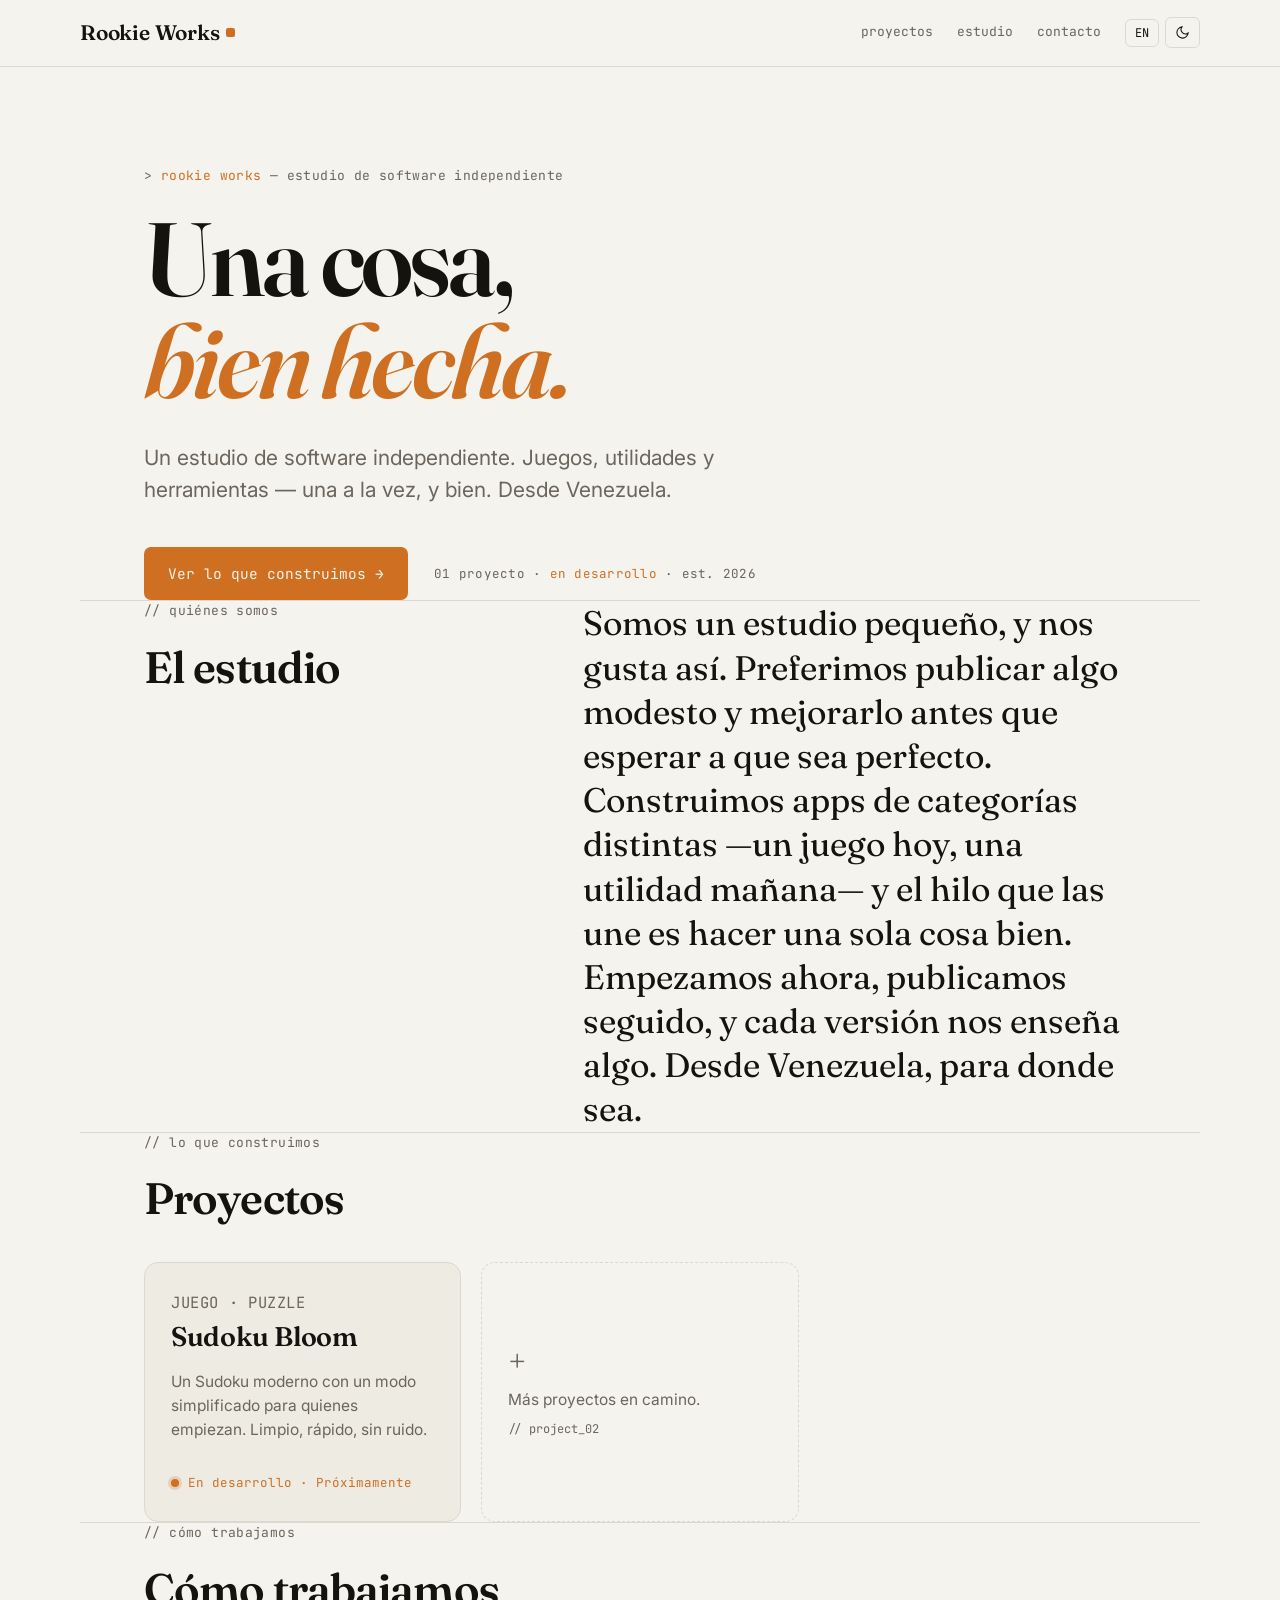
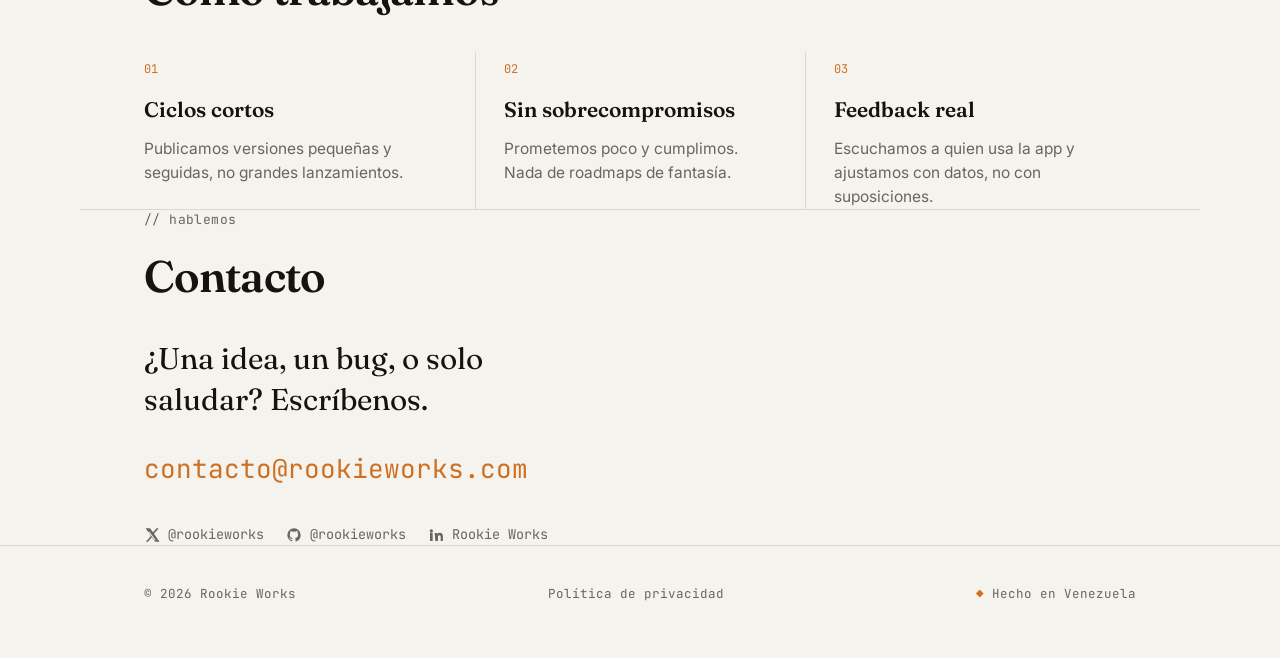
==== index.html @ 6cc6dab6 "Fase 1: landing del estudio (hero, estudio, proyectos, cómo trabajamos, contacto) Sitio estático de " ====
<!DOCTYPE html>
<html lang="es">
<head>
<meta charset="UTF-8">
<meta name="viewport" content="width=device-width, initial-scale=1">
<title>Rookie Works — Estudio de software independiente</title>
<meta name="description" content="Rookie Works es un estudio de software independiente. Juegos, utilidades y herramientas — una cosa, bien hecha. Desde Venezuela.">
<link rel="preconnect" href="https://fonts.googleapis.com">
<link rel="preconnect" href="https://fonts.gstatic.com" crossorigin>
<link href="https://fonts.googleapis.com/css2?family=Fraunces:ital,opsz,wght@0,9..144,400;0,9..144,600;1,9..144,600&family=Inter:wght@400;500&family=JetBrains+Mono:wght@400;500&display=swap" rel="stylesheet">
<style>
  :root{
    --bg:#F5F3EE; --bg-soft:#EEEBE3; --ink:#151310; --ink-soft:#6B655B;
    --line:#DCD8CE; --accent:#CF6F22; --accent-ink:#F5F3EE;
    --serif:"Fraunces",Georgia,"Times New Roman",serif;
    --mono:"JetBrains Mono",ui-monospace,"SF Mono",Menlo,monospace;
    --sans:"Inter",system-ui,-apple-system,"Segoe UI",sans-serif;
    --pad:clamp(20px,5vw,72px); --maxw:1120px;
  }
  @media (prefers-color-scheme:dark){
    :root{ --bg:#0E0E0C; --bg-soft:#161513; --ink:#EDE9E1; --ink-soft:#9A948A; --line:#2A2823; --accent:#E8833A; --accent-ink:#0E0E0C; }
  }
  :root[data-theme="light"]{ --bg:#F5F3EE; --bg-soft:#EEEBE3; --ink:#151310; --ink-soft:#6B655B; --line:#DCD8CE; --accent:#CF6F22; --accent-ink:#F5F3EE; }
  :root[data-theme="dark"]{ --bg:#0E0E0C; --bg-soft:#161513; --ink:#EDE9E1; --ink-soft:#9A948A; --line:#2A2823; --accent:#E8833A; --accent-ink:#0E0E0C; }

  *{box-sizing:border-box}
  html{scroll-behavior:smooth}
  body{margin:0;background:var(--bg);color:var(--ink);font-family:var(--sans);font-size:17px;line-height:1.6;
    -webkit-font-smoothing:antialiased;transition:background .4s ease,color .4s ease}
  a{color:inherit}
  ::selection{background:var(--accent);color:var(--accent-ink)}
  .wrap{max-width:var(--maxw);margin:0 auto;padding:0 var(--pad)}
  .skip{position:absolute;left:-999px;top:0;background:var(--accent);color:var(--accent-ink);padding:10px 16px;z-index:50;font-family:var(--mono);font-size:13px}
  .skip:focus{left:8px;top:8px}
  :focus-visible{outline:2px solid var(--accent);outline-offset:3px;border-radius:2px}

  .eyebrow{font-family:var(--mono);font-size:13px;letter-spacing:.03em;color:var(--ink-soft);margin:0 0 22px}
  .eyebrow b{color:var(--accent);font-weight:400}
  section{padding:clamp(64px,10vh,120px) 0;border-top:1px solid var(--line)}
  h2{font-family:var(--serif);font-weight:600;font-size:clamp(28px,4.4vw,44px);line-height:1.06;letter-spacing:-.02em;margin:0 0 40px;text-wrap:balance}

  /* header */
  header{position:sticky;top:0;z-index:40;background:color-mix(in srgb,var(--bg) 88%,transparent);
    backdrop-filter:blur(10px);border-bottom:1px solid var(--line)}
  .bar{display:flex;align-items:center;justify-content:space-between;padding:16px 0}
  .mark{font-family:var(--serif);font-size:21px;font-weight:600;letter-spacing:-.01em;text-decoration:none;display:inline-flex;align-items:center}
  .mark .dot{width:9px;height:9px;background:var(--accent);border-radius:2px;margin-left:7px}
  .navlinks{display:flex;align-items:center;gap:24px;font-family:var(--mono);font-size:13px;color:var(--ink-soft)}
  .navlinks a{text-decoration:none}
  .navlinks a:hover{color:var(--accent)}
  .tools{display:flex;align-items:center;gap:6px}
  .iconbtn{font-family:var(--mono);font-size:12px;background:transparent;color:var(--ink);border:1px solid var(--line);
    border-radius:6px;padding:7px 9px;cursor:pointer;line-height:1;display:inline-flex;align-items:center;gap:6px;transition:border-color .2s}
  .iconbtn:hover{border-color:var(--accent)}
  .iconbtn svg{width:15px;height:15px;display:block}

  /* hero */
  .hero{padding-top:clamp(56px,11vh,120px);border-top:none}
  .hero h1{font-family:var(--serif);font-weight:600;font-size:clamp(46px,9vw,104px);line-height:.98;letter-spacing:-.03em;margin:0;text-wrap:balance}
  .hero h1 em{font-style:italic;color:var(--accent);display:block}
  .hero .sub{font-size:clamp(17px,2.2vw,21px);color:var(--ink-soft);max-width:44ch;margin:30px 0 0;line-height:1.5}
  .cta-row{display:flex;flex-wrap:wrap;align-items:center;gap:18px 26px;margin-top:42px}
  .btn{font-family:var(--mono);font-size:14.5px;background:var(--accent);color:var(--accent-ink);border:none;
    padding:15px 24px;border-radius:7px;cursor:pointer;text-decoration:none;display:inline-block;transition:transform .15s ease,filter .15s ease}
  .btn:hover{filter:brightness(1.07);transform:translateY(-1px)}
  .meta{font-family:var(--mono);font-size:12.5px;color:var(--ink-soft);letter-spacing:.02em}
  .meta i{font-style:normal;color:var(--accent)}

  /* about */
  .about-body{font-family:var(--serif);font-size:clamp(20px,2.7vw,27px);line-height:1.45;max-width:24ch;font-weight:400}
  .about-grid{display:grid;grid-template-columns:1fr;gap:8px}
  @media(min-width:820px){.about-grid{grid-template-columns:minmax(0,.9fr) minmax(0,1.3fr);gap:56px;align-items:start}
    .about-body{max-width:34ch}}
  .about-lead{font-family:var(--serif);font-size:clamp(24px,3.4vw,34px);line-height:1.3;margin:0}

  /* projects */
  .cards{display:grid;grid-template-columns:repeat(auto-fill,minmax(300px,1fr));gap:20px}
  .card{background:var(--bg-soft);border:1px solid var(--line);border-radius:14px;padding:28px 26px;display:flex;flex-direction:column;min-height:260px;transition:border-color .25s ease,transform .25s ease}
  .card:hover{border-color:var(--accent);transform:translateY(-3px)}
  .chip{font-family:var(--mono);font-size:11.5px;letter-spacing:.04em;text-transform:uppercase;color:var(--ink-soft);margin:0 0 20px}
  .card h3{font-family:var(--serif);font-weight:600;font-size:27px;letter-spacing:-.01em;margin:0 0 12px}
  .card p{margin:0;color:var(--ink-soft);font-size:15.5px;line-height:1.55}
  .card .status{margin-top:auto;padding-top:22px;display:inline-flex;align-items:center;gap:9px;font-family:var(--mono);font-size:12.5px;color:var(--accent)}
  .status .led{width:8px;height:8px;border-radius:50%;background:var(--accent);box-shadow:0 0 0 3px color-mix(in srgb,var(--accent) 22%,transparent)}
  .card.ghost{background:transparent;border-style:dashed;justify-content:center;align-items:flex-start;color:var(--ink-soft)}
  .card.ghost .plus{font-family:var(--serif);font-size:34px;color:var(--ink-soft);margin-bottom:10px;line-height:1}
  .card.ghost code{font-family:var(--mono);font-size:12px;color:var(--ink-soft);margin-top:8px}

  /* how we work */
  .work{display:grid;grid-template-columns:1fr;gap:2px;counter-reset:w}
  @media(min-width:760px){.work{grid-template-columns:repeat(3,1fr);gap:0}}
  .wcell{padding:28px 0;border-top:1px solid var(--line)}
  @media(min-width:760px){.wcell{padding:8px 28px 0;border-top:none;border-left:1px solid var(--line)}.wcell:first-child{padding-left:0;border-left:none}}
  .wcell .n{font-family:var(--mono);font-size:12px;color:var(--accent);margin:0 0 14px}
  .wcell h3{font-family:var(--serif);font-weight:600;font-size:21px;margin:0 0 10px}
  .wcell p{margin:0;color:var(--ink-soft);font-size:15.5px;line-height:1.55}

  /* contact */
  .contact-lead{font-family:var(--serif);font-size:clamp(22px,3vw,30px);line-height:1.35;margin:0 0 28px;max-width:22ch}
  .email{font-family:var(--mono);font-size:clamp(18px,3vw,26px);color:var(--accent);text-decoration:none;border-bottom:1px solid transparent;transition:border-color .2s}
  .email:hover{border-color:var(--accent)}
  .socials{display:flex;flex-wrap:wrap;gap:22px;margin-top:34px;font-family:var(--mono);font-size:13.5px}
  .socials a{color:var(--ink-soft);text-decoration:none;display:inline-flex;align-items:center;gap:8px}
  .socials a:hover{color:var(--accent)}
  .socials svg{width:16px;height:16px}

  /* footer */
  footer{border-top:1px solid var(--line);padding:38px 0 54px}
  .foot{display:flex;flex-wrap:wrap;gap:16px 30px;align-items:center;justify-content:space-between;font-family:var(--mono);font-size:12.5px;color:var(--ink-soft)}
  .foot a{color:var(--ink-soft);text-decoration:none}
  .foot a:hover{color:var(--accent)}
  .foot .made i{font-style:normal;color:var(--accent)}

  /* reveal animation */
  .rv{opacity:0;transform:translateY(16px);transition:opacity .7s ease,transform .7s ease}
  .rv.in{opacity:1;transform:none}
  @media (prefers-reduced-motion:reduce){
    html{scroll-behavior:auto}
    .rv{opacity:1;transform:none;transition:none}
    .btn,.card{transition:none}
  }
  @media(max-width:680px){.navlinks .nlink{display:none}}
</style>
</head>
<body>
<a class="skip" href="#main" data-i18n="skip">Saltar al contenido</a>

<header>
  <div class="wrap bar">
    <a class="mark" href="#top">Rookie Works<span class="dot" aria-hidden="true"></span></a>
    <div class="navlinks">
      <a class="nlink" href="#proyectos" data-i18n="nav_projects">proyectos</a>
      <a class="nlink" href="#estudio" data-i18n="nav_studio">estudio</a>
      <a class="nlink" href="#contacto" data-i18n="nav_contact">contacto</a>
      <div class="tools">
        <button class="iconbtn" id="lang" aria-label="Switch to English">EN</button>
        <button class="iconbtn" id="theme" aria-label="Cambiar tema"></button>
      </div>
    </div>
  </div>
</header>

<main id="main">
<span id="top"></span>

<section class="hero wrap" aria-labelledby="h1">
  <p class="eyebrow">&gt; <b>rookie works</b> — <span data-i18n="hero_eyebrow">estudio de software independiente</span></p>
  <h1 id="h1"><span data-i18n="hero_h1a">Una cosa,</span><em data-i18n="hero_h1b">bien hecha.</em></h1>
  <p class="sub" data-i18n="hero_sub">Un estudio de software independiente. Juegos, utilidades y herramientas — una a la vez, y bien. Desde Venezuela.</p>
  <div class="cta-row">
    <a class="btn" href="#proyectos" data-i18n="hero_cta">Ver lo que construimos →</a>
    <span class="meta">01 <span data-i18n="meta_proj">proyecto</span> · <i data-i18n="meta_state">en desarrollo</i> · est. 2026</span>
  </div>
</section>

<section id="estudio" class="wrap">
  <div class="about-grid">
    <div>
      <p class="eyebrow">// <span data-i18n="about_eyebrow">quiénes somos</span></p>
      <h2 style="margin-bottom:0" data-i18n="about_title">El estudio</h2>
    </div>
    <div>
      <p class="about-lead" data-i18n="about_body">Somos un estudio pequeño, y nos gusta así. Preferimos publicar algo modesto y mejorarlo antes que esperar a que sea perfecto. Construimos apps de categorías distintas —un juego hoy, una utilidad mañana— y el hilo que las une es hacer una sola cosa bien. Empezamos ahora, publicamos seguido, y cada versión nos enseña algo. Desde Venezuela, para donde sea.</p>
    </div>
  </div>
</section>

<section id="proyectos" class="wrap">
  <p class="eyebrow">// <span data-i18n="proj_eyebrow">lo que construimos</span></p>
  <h2 data-i18n="proj_title">Proyectos</h2>
  <div class="cards">
    <!-- Para agregar un proyecto: duplica este bloque .card y edita chip / h3 / p / status -->
    <article class="card">
      <p class="chip" data-i18n="p1_cat">Juego · Puzzle</p>
      <h3>Sudoku Bloom</h3>
      <p data-i18n="p1_desc">Un Sudoku moderno con un modo simplificado para quienes empiezan. Limpio, rápido, sin ruido.</p>
      <span class="status"><span class="led" aria-hidden="true"></span><span data-i18n="p1_status">En desarrollo · Próximamente</span></span>
    </article>
    <article class="card ghost" aria-hidden="true">
      <span class="plus">+</span>
      <p data-i18n="p_soon">Más proyectos en camino.</p>
      <code>// project_02</code>
    </article>
  </div>
</section>

<section id="trabajo" class="wrap">
  <p class="eyebrow">// <span data-i18n="work_eyebrow">cómo trabajamos</span></p>
  <h2 data-i18n="work_title">Cómo trabajamos</h2>
  <div class="work">
    <div class="wcell">
      <p class="n">01</p>
      <h3 data-i18n="w1t">Ciclos cortos</h3>
      <p data-i18n="w1d">Publicamos versiones pequeñas y seguidas, no grandes lanzamientos.</p>
    </div>
    <div class="wcell">
      <p class="n">02</p>
      <h3 data-i18n="w2t">Sin sobrecompromisos</h3>
      <p data-i18n="w2d">Prometemos poco y cumplimos. Nada de roadmaps de fantasía.</p>
    </div>
    <div class="wcell">
      <p class="n">03</p>
      <h3 data-i18n="w3t">Feedback real</h3>
      <p data-i18n="w3d">Escuchamos a quien usa la app y ajustamos con datos, no con suposiciones.</p>
    </div>
  </div>
</section>

<section id="contacto" class="wrap">
  <p class="eyebrow">// <span data-i18n="contact_eyebrow">hablemos</span></p>
  <h2 data-i18n="contact_title">Contacto</h2>
  <p class="contact-lead" data-i18n="contact_body">¿Una idea, un bug, o solo saludar? Escríbenos.</p>
  <!-- REEMPLAZA el email aquí (aparece 2 veces: en href y en el texto) por tu Gmail real -->
  <a class="email" href="mailto:contacto@rookieworks.com">contacto@rookieworks.com</a>
  <div class="socials">
    <a href="#" aria-label="X (Twitter)"><svg viewBox="0 0 24 24" fill="currentColor" aria-hidden="true"><path d="M18.9 2H22l-7 8 8.2 12h-6.4l-5-6.6L5.9 22H2.8l7.5-8.6L2.4 2h6.6l4.5 6zM17.8 20l-9.7-13H6.2l9.8 13z"/></svg>@rookieworks</a>
    <a href="#" aria-label="GitHub"><svg viewBox="0 0 24 24" fill="currentColor" aria-hidden="true"><path d="M12 2A10 10 0 002 12c0 4.4 2.9 8.2 6.8 9.5.5.1.7-.2.7-.5v-1.7c-2.8.6-3.4-1.3-3.4-1.3-.4-1.2-1.1-1.5-1.1-1.5-.9-.6.1-.6.1-.6 1 .1 1.5 1 1.5 1 .9 1.6 2.4 1.1 3 .9.1-.7.4-1.1.6-1.4-2.2-.2-4.6-1.1-4.6-4.9 0-1.1.4-2 1-2.7-.1-.3-.4-1.3.1-2.7 0 0 .8-.3 2.7 1a9.4 9.4 0 015 0c1.9-1.3 2.7-1 2.7-1 .5 1.4.2 2.4.1 2.7.6.7 1 1.6 1 2.7 0 3.8-2.3 4.7-4.6 4.9.4.3.7.9.7 1.9v2.8c0 .3.2.6.7.5A10 10 0 0022 12 10 10 0 0012 2z"/></svg>@rookieworks</a>
    <a href="#" aria-label="LinkedIn"><svg viewBox="0 0 24 24" fill="currentColor" aria-hidden="true"><path d="M4.98 3.5A2.5 2.5 0 002.5 6a2.5 2.5 0 005 0 2.5 2.5 0 00-2.52-2.5zM3 9h4v12H3zM10 9h3.8v1.7h.05c.53-1 1.83-2.05 3.77-2.05 4 0 4.75 2.65 4.75 6.1V21H19v-5.5c0-1.3 0-3-1.85-3S15 14 15 15.4V21h-4z"/></svg>Rookie Works</a>
  </div>
</section>
</main>

<footer>
  <div class="wrap foot">
    <span>© <span id="year">2026</span> Rookie Works</span>
    <a href="privacy.html" id="privacy" data-i18n="foot_privacy">Política de privacidad</a>
    <span class="made"><i>◆</i> <span data-i18n="foot_made">Hecho en Venezuela</span></span>
  </div>
</footer>

<script>
(function(){
  var root=document.documentElement;
  var moon='<svg viewBox="0 0 24 24" fill="none" stroke="currentColor" stroke-width="1.7"><path d="M21 12.8A9 9 0 1111.2 3a7 7 0 009.8 9.8z"/></svg>';
  var sun='<svg viewBox="0 0 24 24" fill="none" stroke="currentColor" stroke-width="1.7"><circle cx="12" cy="12" r="4"/><path d="M12 2v2M12 20v2M4 12H2M22 12h-2M5 5l1.5 1.5M17.5 17.5L19 19M19 5l-1.5 1.5M6.5 17.5L5 19"/></svg>';

  function currentTheme(){
    var t=root.getAttribute('data-theme');
    if(t) return t;
    return window.matchMedia('(prefers-color-scheme:dark)').matches?'dark':'light';
  }
  function paintThemeBtn(){
    document.getElementById('theme').innerHTML = currentTheme()==='dark'? sun : moon;
  }
  var savedTheme=localStorage.getItem('rw-theme');
  if(savedTheme) root.setAttribute('data-theme',savedTheme);
  paintThemeBtn();
  document.getElementById('theme').addEventListener('click',function(){
    var next=currentTheme()==='dark'?'light':'dark';
    root.setAttribute('data-theme',next);
    localStorage.setItem('rw-theme',next);
    paintThemeBtn();
  });

  var dict={en:{
    skip:"Skip to content", nav_projects:"projects", nav_studio:"studio", nav_contact:"contact",
    hero_eyebrow:"independent software studio", hero_h1a:"One thing,", hero_h1b:"done well.",
    hero_sub:"An independent software studio. Games, utilities and tools — one at a time, done right. From Venezuela.",
    hero_cta:"See what we build →", meta_proj:"project", meta_state:"in progress",
    about_eyebrow:"who we are", about_title:"The studio",
    about_body:"We're a small studio, and we like it that way. We'd rather ship something modest and improve it than wait for perfect. We build apps across categories —a game today, a utility tomorrow— and the thread tying them together is doing one thing well. We're starting now, we ship often, and every release teaches us something. From Venezuela, for anywhere.",
    proj_eyebrow:"what we build", proj_title:"Projects",
    p1_cat:"Game · Puzzle", p1_desc:"A modern Sudoku with a simplified mode for beginners. Clean, fast, no clutter.", p1_status:"In development · Coming soon",
    p_soon:"More projects on the way.",
    work_eyebrow:"how we work", work_title:"How we work",
    w1t:"Short cycles", w1d:"We ship small, frequent releases instead of big launches.",
    w2t:"No overpromising", w2d:"We promise little and deliver. No fantasy roadmaps.",
    w3t:"Real feedback", w3d:"We listen to real users and adjust with data, not guesses.",
    contact_eyebrow:"say hello", contact_title:"Contact", contact_body:"An idea, a bug, or just to say hi? Drop us a line.",
    foot_privacy:"Privacy policy", foot_made:"Made in Venezuela"
  }};
  var esCache={};
  function setLang(lang){
    var nodes=document.querySelectorAll('[data-i18n]');
    nodes.forEach(function(el){
      var k=el.getAttribute('data-i18n');
      if(lang==='es'){ if(esCache[k]!==undefined) el.textContent=esCache[k]; }
      else { if(esCache[k]===undefined) esCache[k]=el.textContent; if(dict.en[k]!==undefined) el.textContent=dict.en[k]; }
    });
    root.setAttribute('lang',lang);
    document.getElementById('privacy').setAttribute('href', lang==='es'?'privacy.html':'privacy-en.html');
    var lb=document.getElementById('lang');
    lb.textContent = lang==='es'?'EN':'ES';
    lb.setAttribute('aria-label', lang==='es'?'Switch to English':'Cambiar a español');
    localStorage.setItem('rw-lang',lang);
  }
  document.getElementById('lang').addEventListener('click',function(){
    setLang(root.getAttribute('lang')==='es'?'en':'es');
  });
  if(localStorage.getItem('rw-lang')==='en') setLang('en');

  document.getElementById('year').textContent=new Date().getFullYear();

  var io;
  if('IntersectionObserver' in window && !window.matchMedia('(prefers-reduced-motion:reduce)').matches){
    io=new IntersectionObserver(function(es){
      es.forEach(function(e){ if(e.isIntersecting){ e.target.classList.add('in'); io.unobserve(e.target); } });
    },{threshold:.12});
    document.querySelectorAll('section > .eyebrow, section h1, section h2, .card, .wcell, .about-lead, .sub, .cta-row, .contact-lead, .email, .socials').forEach(function(el,i){
      el.classList.add('rv'); el.style.transitionDelay=(i%4*40)+'ms'; io.observe(el);
    });
  }
})();
</script>
</body>
</html>
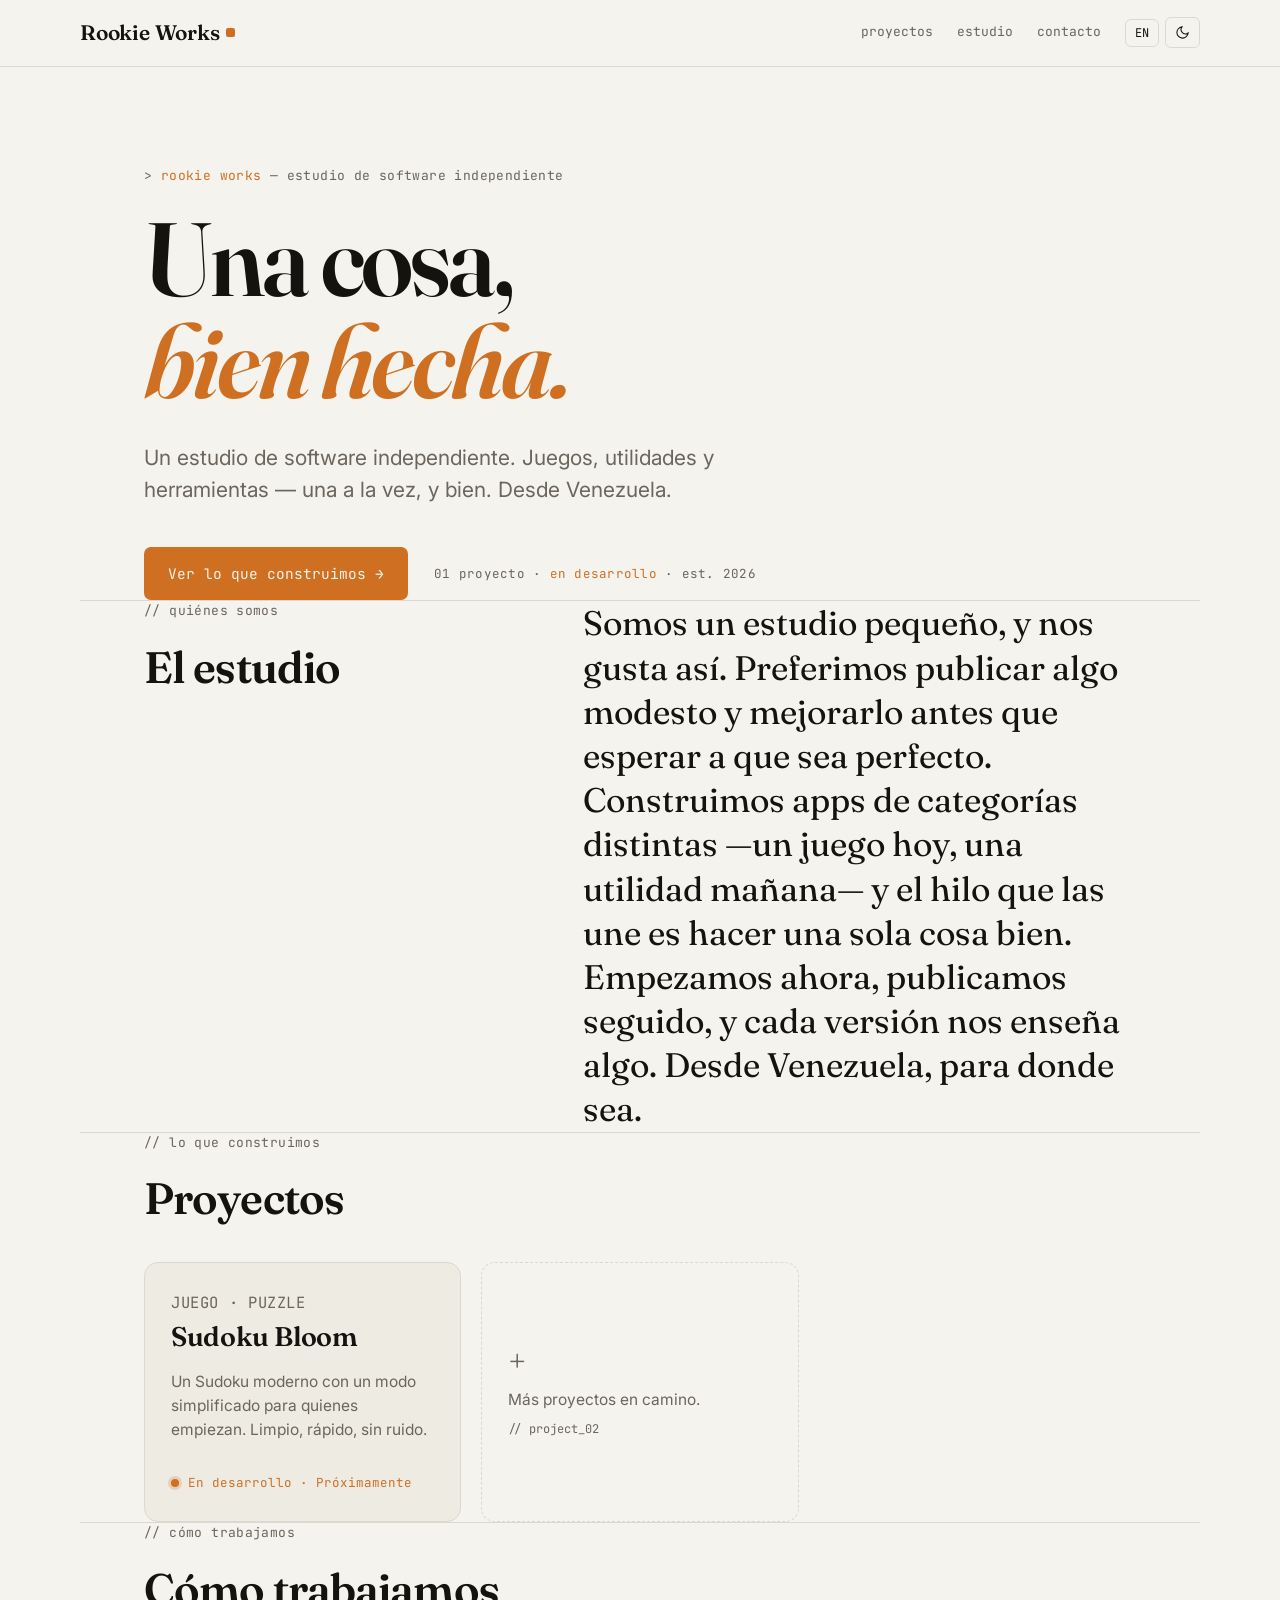
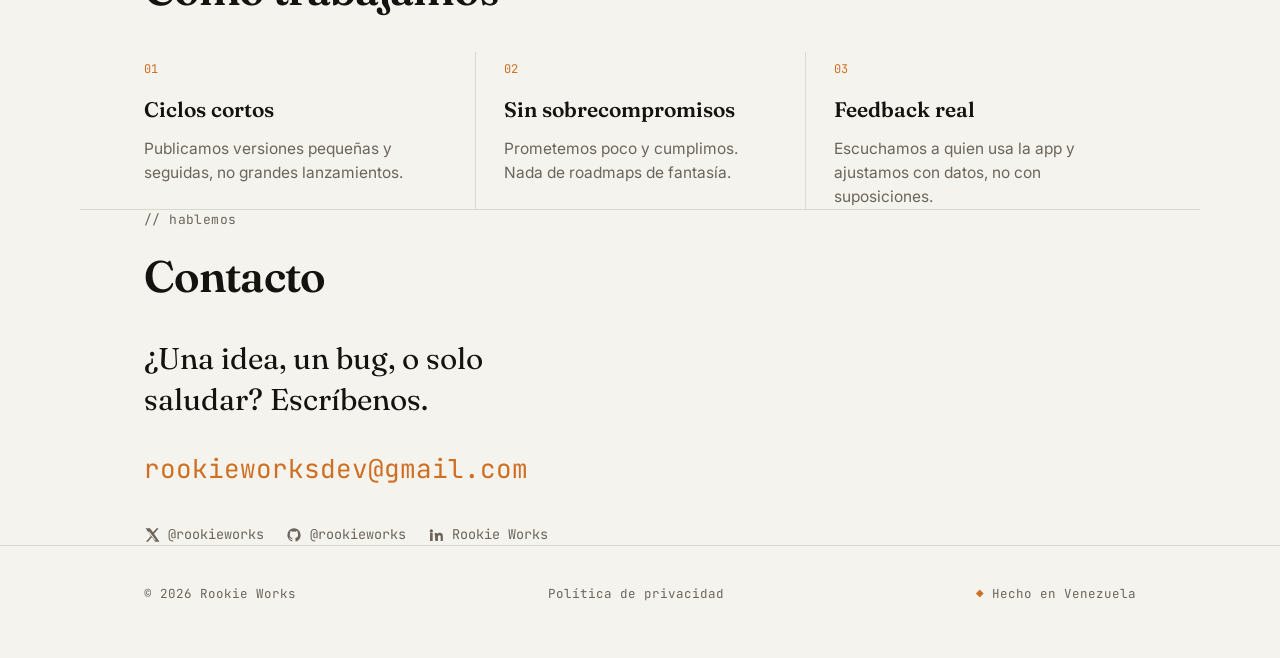
==== commit 108a0713: "Actualiza email de contacto a rookieworksdev@gmail.com Co-Authored-By: Claude Opus 4.8 <noreply@anth" ====
--- a/index.html
+++ b/index.html
@@ -5,6 +5,31 @@
 <meta name="viewport" content="width=device-width, initial-scale=1">
 <title>Rookie Works — Estudio de software independiente</title>
 <meta name="description" content="Rookie Works es un estudio de software independiente. Juegos, utilidades y herramientas — una cosa, bien hecha. Desde Venezuela.">
+<link rel="canonical" href="https://rookieworks.github.io/">
+<link rel="alternate" hreflang="es" href="https://rookieworks.github.io/">
+<link rel="alternate" hreflang="en" href="https://rookieworks.github.io/">
+<link rel="alternate" hreflang="x-default" href="https://rookieworks.github.io/">
+<meta property="og:type" content="website">
+<meta property="og:site_name" content="Rookie Works">
+<meta property="og:locale" content="es_ES">
+<meta property="og:locale:alternate" content="en_US">
+<meta property="og:title" content="Rookie Works — Estudio de software independiente">
+<meta property="og:description" content="Juegos, utilidades y herramientas. Una cosa, bien hecha. Desde Venezuela.">
+<meta property="og:url" content="https://rookieworks.github.io/">
+<meta property="og:image" content="https://rookieworks.github.io/og.png">
+<meta property="og:image:width" content="1200">
+<meta property="og:image:height" content="630">
+<meta property="og:image:alt" content="Rookie Works">
+<meta name="twitter:card" content="summary_large_image">
+<meta name="twitter:title" content="Rookie Works — Estudio de software independiente">
+<meta name="twitter:description" content="Juegos, utilidades y herramientas. Una cosa, bien hecha. Desde Venezuela.">
+<meta name="twitter:image" content="https://rookieworks.github.io/og.png">
+<link rel="icon" href="/favicon.svg" type="image/svg+xml">
+<link rel="icon" href="/favicon-32.png" sizes="32x32" type="image/png">
+<link rel="apple-touch-icon" href="/apple-touch-icon.png">
+<link rel="manifest" href="/site.webmanifest">
+<meta name="theme-color" content="#F5F3EE" media="(prefers-color-scheme: light)">
+<meta name="theme-color" content="#0E0E0C" media="(prefers-color-scheme: dark)">
 <link rel="preconnect" href="https://fonts.googleapis.com">
 <link rel="preconnect" href="https://fonts.gstatic.com" crossorigin>
 <link href="https://fonts.googleapis.com/css2?family=Fraunces:ital,opsz,wght@0,9..144,400;0,9..144,600;1,9..144,600&family=Inter:wght@400;500&family=JetBrains+Mono:wght@400;500&display=swap" rel="stylesheet">
@@ -211,7 +236,7 @@
   <h2 data-i18n="contact_title">Contacto</h2>
   <p class="contact-lead" data-i18n="contact_body">¿Una idea, un bug, o solo saludar? Escríbenos.</p>
   <!-- REEMPLAZA el email aquí (aparece 2 veces: en href y en el texto) por tu Gmail real -->
-  <a class="email" href="mailto:contacto@rookieworks.com">contacto@rookieworks.com</a>
+  <a class="email" href="mailto:rookieworksdev@gmail.com">rookieworksdev@gmail.com</a>
   <div class="socials">
     <a href="#" aria-label="X (Twitter)"><svg viewBox="0 0 24 24" fill="currentColor" aria-hidden="true"><path d="M18.9 2H22l-7 8 8.2 12h-6.4l-5-6.6L5.9 22H2.8l7.5-8.6L2.4 2h6.6l4.5 6zM17.8 20l-9.7-13H6.2l9.8 13z"/></svg>@rookieworks</a>
     <a href="#" aria-label="GitHub"><svg viewBox="0 0 24 24" fill="currentColor" aria-hidden="true"><path d="M12 2A10 10 0 002 12c0 4.4 2.9 8.2 6.8 9.5.5.1.7-.2.7-.5v-1.7c-2.8.6-3.4-1.3-3.4-1.3-.4-1.2-1.1-1.5-1.1-1.5-.9-.6.1-.6.1-.6 1 .1 1.5 1 1.5 1 .9 1.6 2.4 1.1 3 .9.1-.7.4-1.1.6-1.4-2.2-.2-4.6-1.1-4.6-4.9 0-1.1.4-2 1-2.7-.1-.3-.4-1.3.1-2.7 0 0 .8-.3 2.7 1a9.4 9.4 0 015 0c1.9-1.3 2.7-1 2.7-1 .5 1.4.2 2.4.1 2.7.6.7 1 1.6 1 2.7 0 3.8-2.3 4.7-4.6 4.9.4.3.7.9.7 1.9v2.8c0 .3.2.6.7.5A10 10 0 0022 12 10 10 0 0012 2z"/></svg>@rookieworks</a>
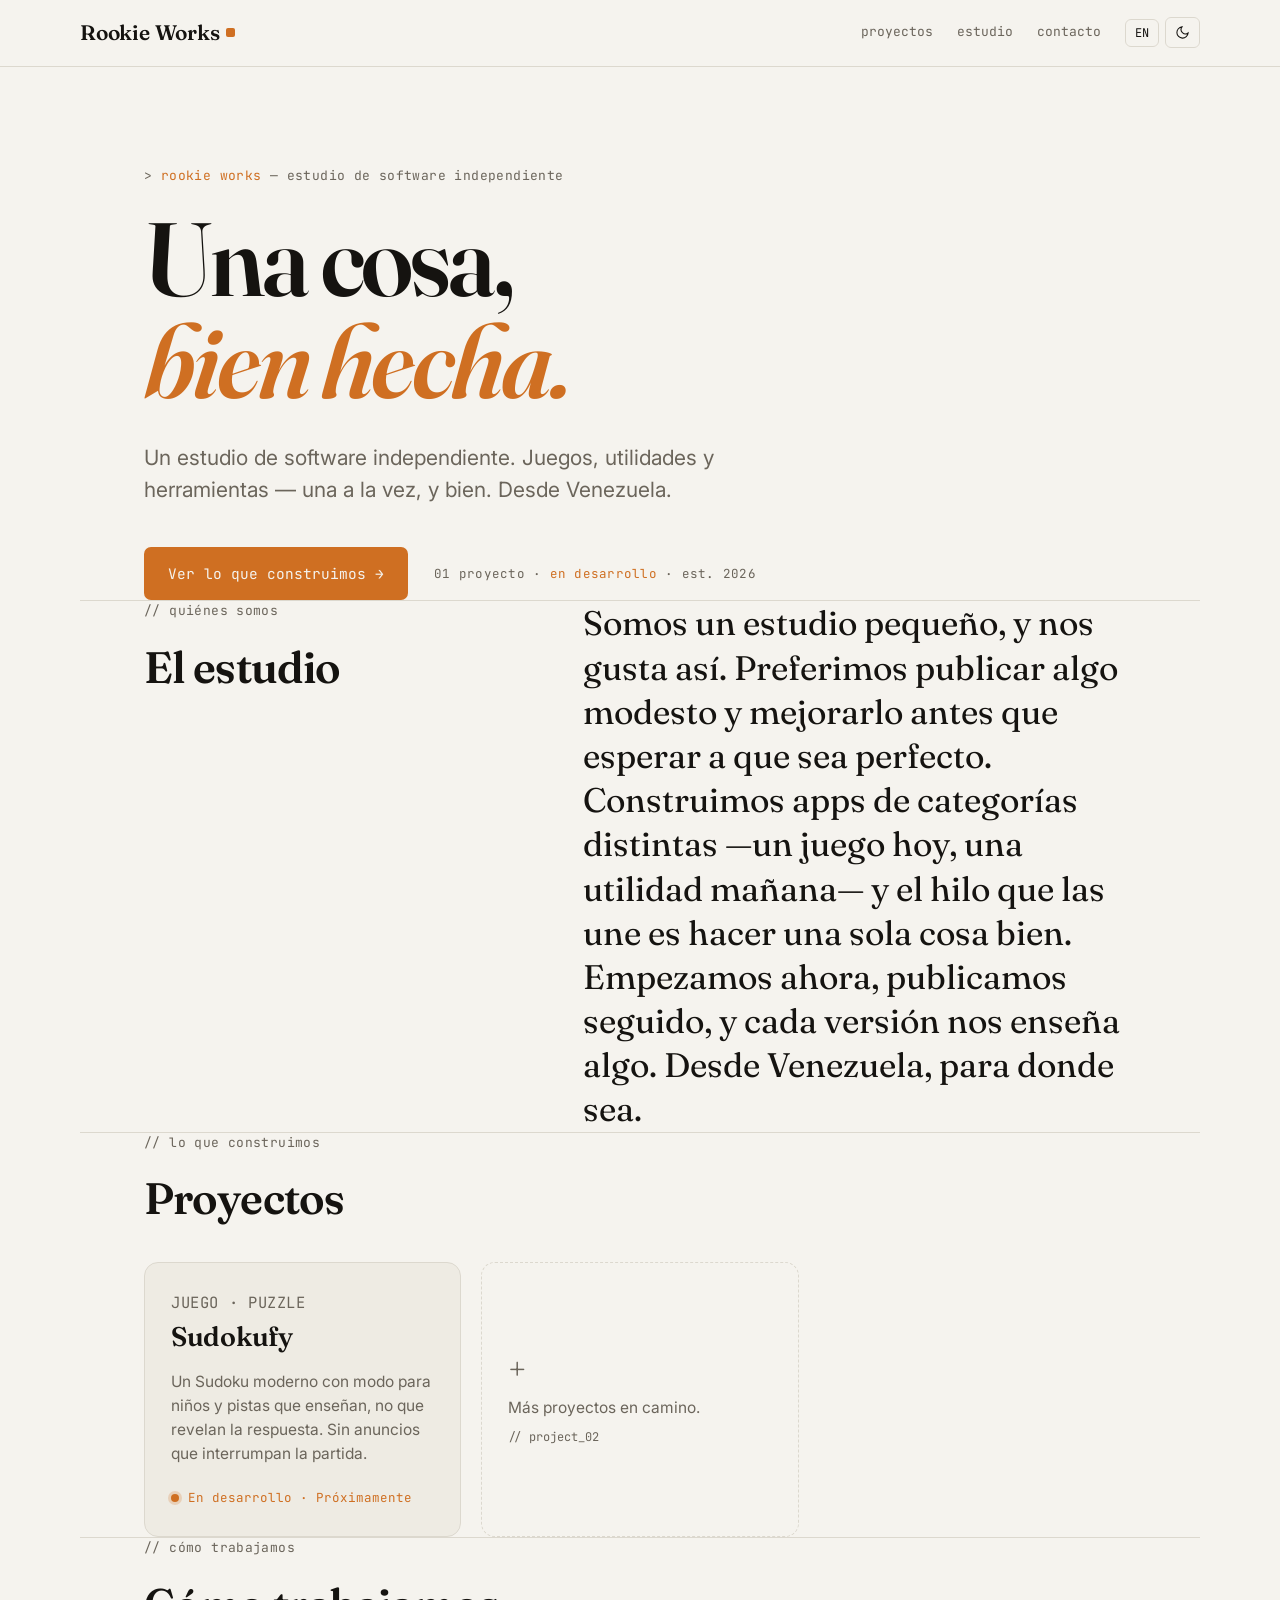
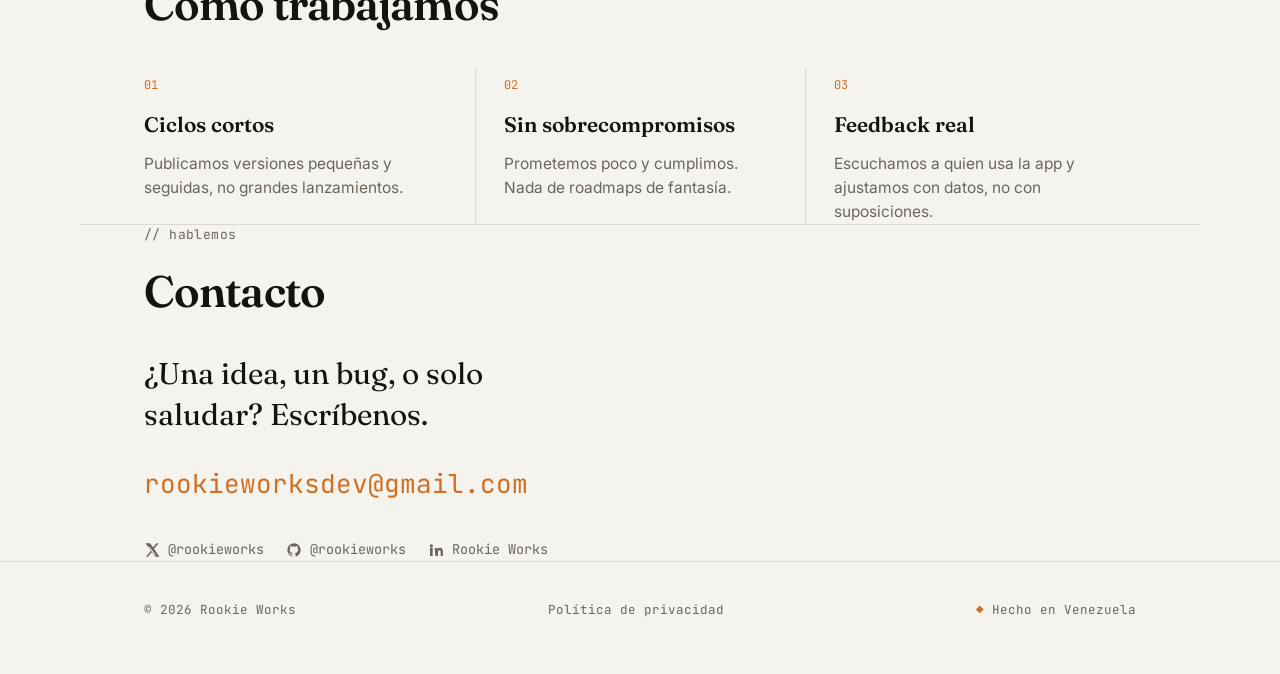
==== commit 0dc8e8af: "content: actualizar nombre del proyecto a Sudokufy" ====
--- a/index.html
+++ b/index.html
@@ -197,8 +197,8 @@
     <!-- Para agregar un proyecto: duplica este bloque .card y edita chip / h3 / p / status -->
     <article class="card">
       <p class="chip" data-i18n="p1_cat">Juego · Puzzle</p>
-      <h3>Sudoku Bloom</h3>
-      <p data-i18n="p1_desc">Un Sudoku moderno con un modo simplificado para quienes empiezan. Limpio, rápido, sin ruido.</p>
+      <h3>Sudokufy</h3>
+      <p data-i18n="p1_desc">Un Sudoku moderno con modo para niños y pistas que enseñan, no que revelan la respuesta. Sin anuncios que interrumpan la partida.</p>
       <span class="status"><span class="led" aria-hidden="true"></span><span data-i18n="p1_status">En desarrollo · Próximamente</span></span>
     </article>
     <article class="card ghost" aria-hidden="true">
@@ -285,7 +285,7 @@
     about_eyebrow:"who we are", about_title:"The studio",
     about_body:"We're a small studio, and we like it that way. We'd rather ship something modest and improve it than wait for perfect. We build apps across categories —a game today, a utility tomorrow— and the thread tying them together is doing one thing well. We're starting now, we ship often, and every release teaches us something. From Venezuela, for anywhere.",
     proj_eyebrow:"what we build", proj_title:"Projects",
-    p1_cat:"Game · Puzzle", p1_desc:"A modern Sudoku with a simplified mode for beginners. Clean, fast, no clutter.", p1_status:"In development · Coming soon",
+    p1_cat:"Game · Puzzle", p1_desc:"A modern Sudoku with a kids mode and hints that teach instead of just revealing the answer. No ads interrupting your game.", p1_status:"In development · Coming soon",
     p_soon:"More projects on the way.",
     work_eyebrow:"how we work", work_title:"How we work",
     w1t:"Short cycles", w1d:"We ship small, frequent releases instead of big launches.",
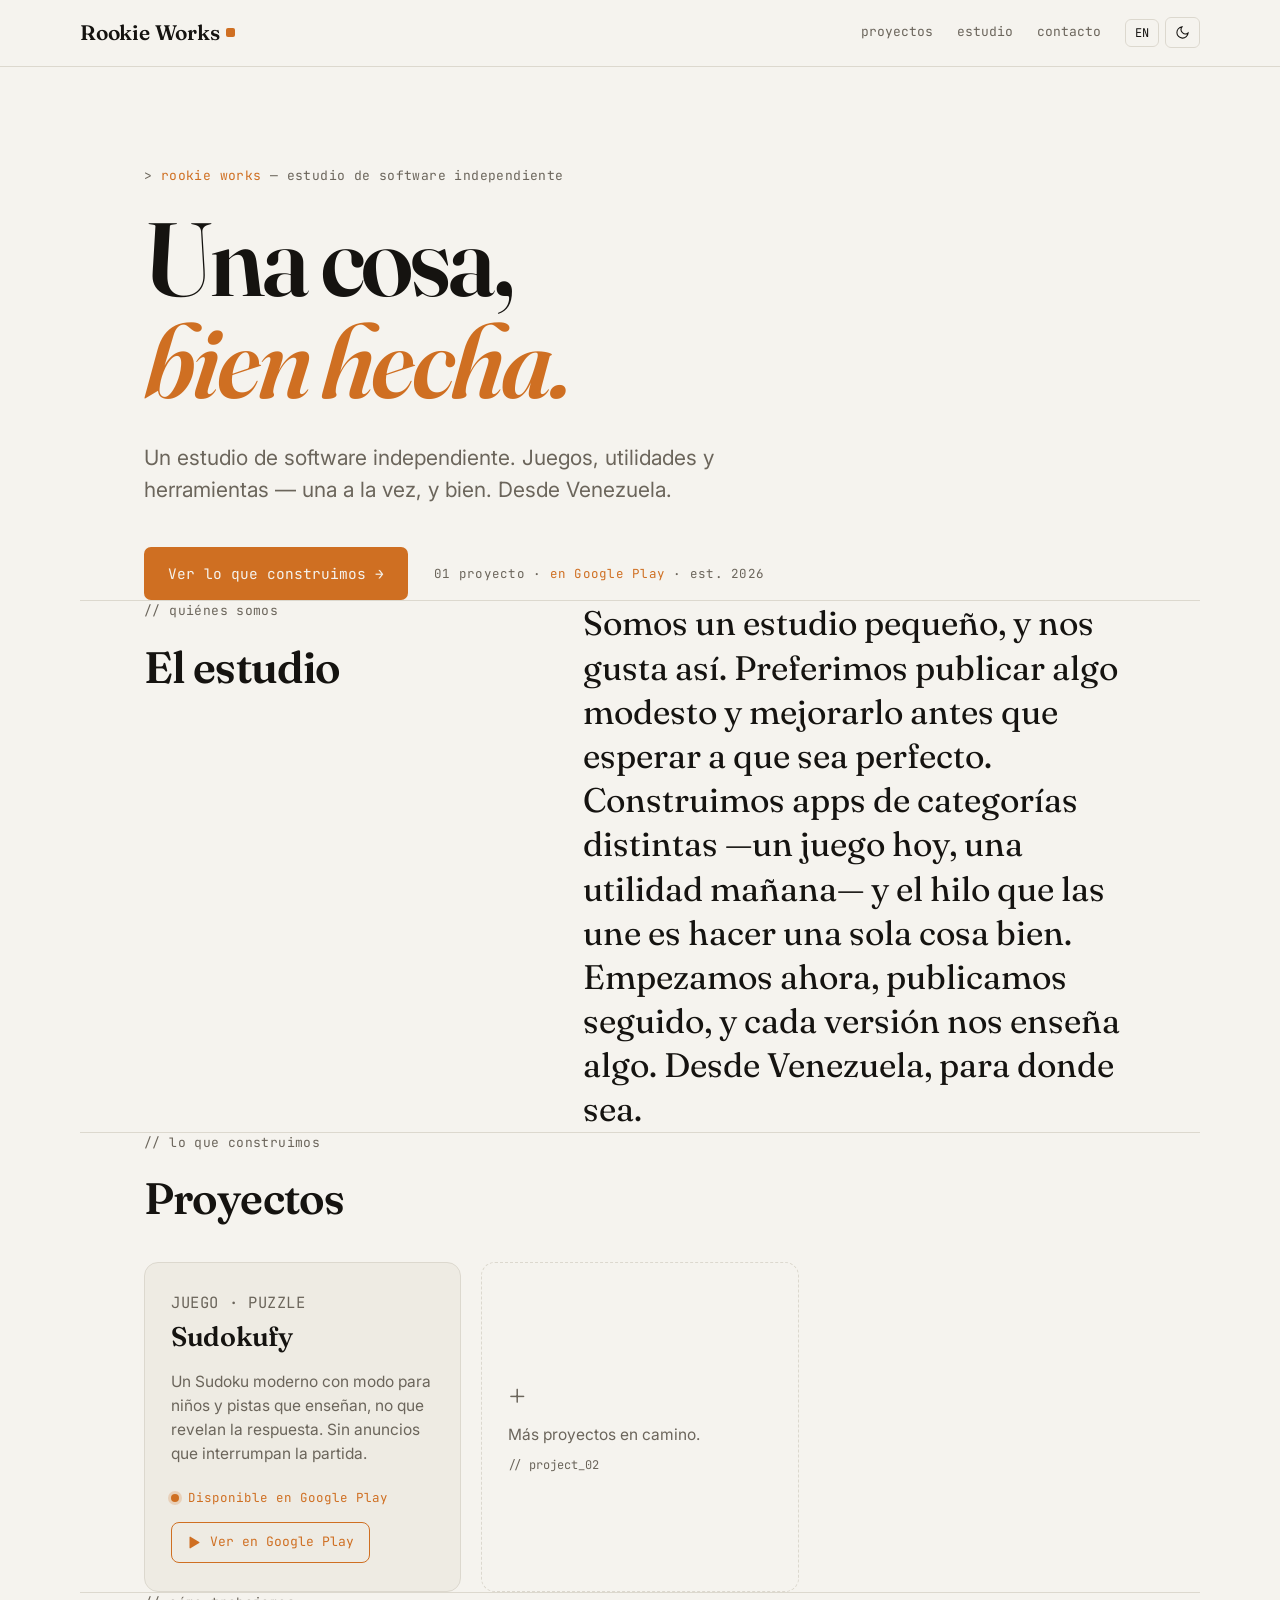
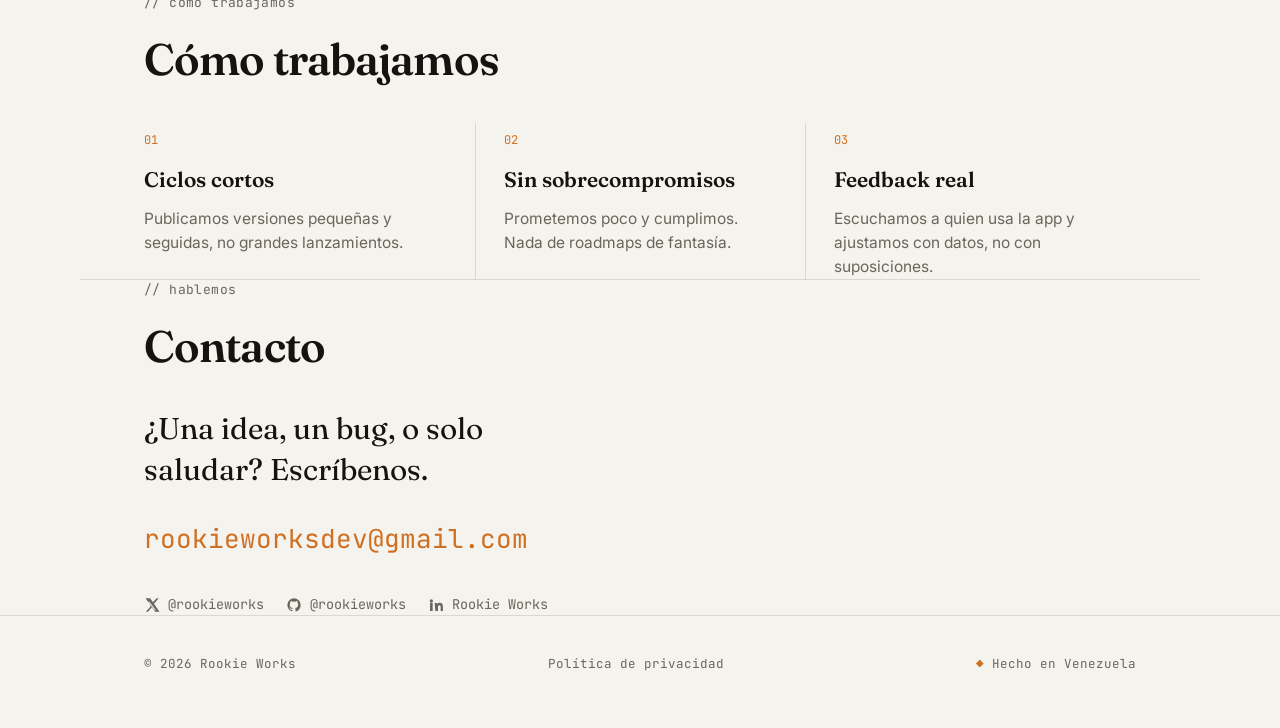
==== commit 003d904f: "content: Sudokufy disponible en Google Play (link a la tienda + estado) Co-Authored-By: Claude Opus " ====
--- a/index.html
+++ b/index.html
@@ -105,8 +105,12 @@
   .chip{font-family:var(--mono);font-size:11.5px;letter-spacing:.04em;text-transform:uppercase;color:var(--ink-soft);margin:0 0 20px}
   .card h3{font-family:var(--serif);font-weight:600;font-size:27px;letter-spacing:-.01em;margin:0 0 12px}
   .card p{margin:0;color:var(--ink-soft);font-size:15.5px;line-height:1.55}
-  .card .status{margin-top:auto;padding-top:22px;display:inline-flex;align-items:center;gap:9px;font-family:var(--mono);font-size:12.5px;color:var(--accent)}
+  .card-foot{margin-top:auto;padding-top:22px;display:flex;flex-direction:column;gap:14px;align-items:flex-start}
+  .card .status{display:inline-flex;align-items:center;gap:9px;font-family:var(--mono);font-size:12.5px;color:var(--accent)}
   .status .led{width:8px;height:8px;border-radius:50%;background:var(--accent);box-shadow:0 0 0 3px color-mix(in srgb,var(--accent) 22%,transparent)}
+  .playbtn{font-family:var(--mono);font-size:13px;color:var(--accent);text-decoration:none;border:1px solid var(--accent);border-radius:8px;padding:9px 15px;display:inline-flex;align-items:center;gap:8px;transition:background .18s ease,color .18s ease,transform .15s ease}
+  .playbtn:hover{background:var(--accent);color:var(--accent-ink);transform:translateY(-1px)}
+  .playbtn svg{width:15px;height:15px}
   .card.ghost{background:transparent;border-style:dashed;justify-content:center;align-items:flex-start;color:var(--ink-soft)}
   .card.ghost .plus{font-family:var(--serif);font-size:34px;color:var(--ink-soft);margin-bottom:10px;line-height:1}
   .card.ghost code{font-family:var(--mono);font-size:12px;color:var(--ink-soft);margin-top:8px}
@@ -174,7 +178,7 @@
   <p class="sub" data-i18n="hero_sub">Un estudio de software independiente. Juegos, utilidades y herramientas — una a la vez, y bien. Desde Venezuela.</p>
   <div class="cta-row">
     <a class="btn" href="#proyectos" data-i18n="hero_cta">Ver lo que construimos →</a>
-    <span class="meta">01 <span data-i18n="meta_proj">proyecto</span> · <i data-i18n="meta_state">en desarrollo</i> · est. 2026</span>
+    <span class="meta">01 <span data-i18n="meta_proj">proyecto</span> · <i data-i18n="meta_state">en Google Play</i> · est. 2026</span>
   </div>
 </section>
 
@@ -199,7 +203,10 @@
       <p class="chip" data-i18n="p1_cat">Juego · Puzzle</p>
       <h3>Sudokufy</h3>
       <p data-i18n="p1_desc">Un Sudoku moderno con modo para niños y pistas que enseñan, no que revelan la respuesta. Sin anuncios que interrumpan la partida.</p>
-      <span class="status"><span class="led" aria-hidden="true"></span><span data-i18n="p1_status">En desarrollo · Próximamente</span></span>
+      <div class="card-foot">
+        <span class="status"><span class="led" aria-hidden="true"></span><span data-i18n="p1_status">Disponible en Google Play</span></span>
+        <a class="playbtn" href="https://play.google.com/store/apps/details?id=com.rookieworks.sudokubloom" target="_blank" rel="noopener" aria-label="Ver Sudokufy en Google Play"><svg viewBox="0 0 24 24" fill="currentColor" aria-hidden="true"><path d="M4 3.5v17a1 1 0 001.5.87l14-8.5a1 1 0 000-1.74l-14-8.5A1 1 0 004 3.5z"/></svg><span data-i18n="p1_cta">Ver en Google Play</span></a>
+      </div>
     </article>
     <article class="card ghost" aria-hidden="true">
       <span class="plus">+</span>
@@ -281,11 +288,11 @@
     skip:"Skip to content", nav_projects:"projects", nav_studio:"studio", nav_contact:"contact",
     hero_eyebrow:"independent software studio", hero_h1a:"One thing,", hero_h1b:"done well.",
     hero_sub:"An independent software studio. Games, utilities and tools — one at a time, done right. From Venezuela.",
-    hero_cta:"See what we build →", meta_proj:"project", meta_state:"in progress",
+    hero_cta:"See what we build →", meta_proj:"project", meta_state:"on Google Play",
     about_eyebrow:"who we are", about_title:"The studio",
     about_body:"We're a small studio, and we like it that way. We'd rather ship something modest and improve it than wait for perfect. We build apps across categories —a game today, a utility tomorrow— and the thread tying them together is doing one thing well. We're starting now, we ship often, and every release teaches us something. From Venezuela, for anywhere.",
     proj_eyebrow:"what we build", proj_title:"Projects",
-    p1_cat:"Game · Puzzle", p1_desc:"A modern Sudoku with a kids mode and hints that teach instead of just revealing the answer. No ads interrupting your game.", p1_status:"In development · Coming soon",
+    p1_cat:"Game · Puzzle", p1_desc:"A modern Sudoku with a kids mode and hints that teach instead of just revealing the answer. No ads interrupting your game.", p1_status:"Available on Google Play", p1_cta:"See it on Google Play",
     p_soon:"More projects on the way.",
     work_eyebrow:"how we work", work_title:"How we work",
     w1t:"Short cycles", w1d:"We ship small, frequent releases instead of big launches.",
